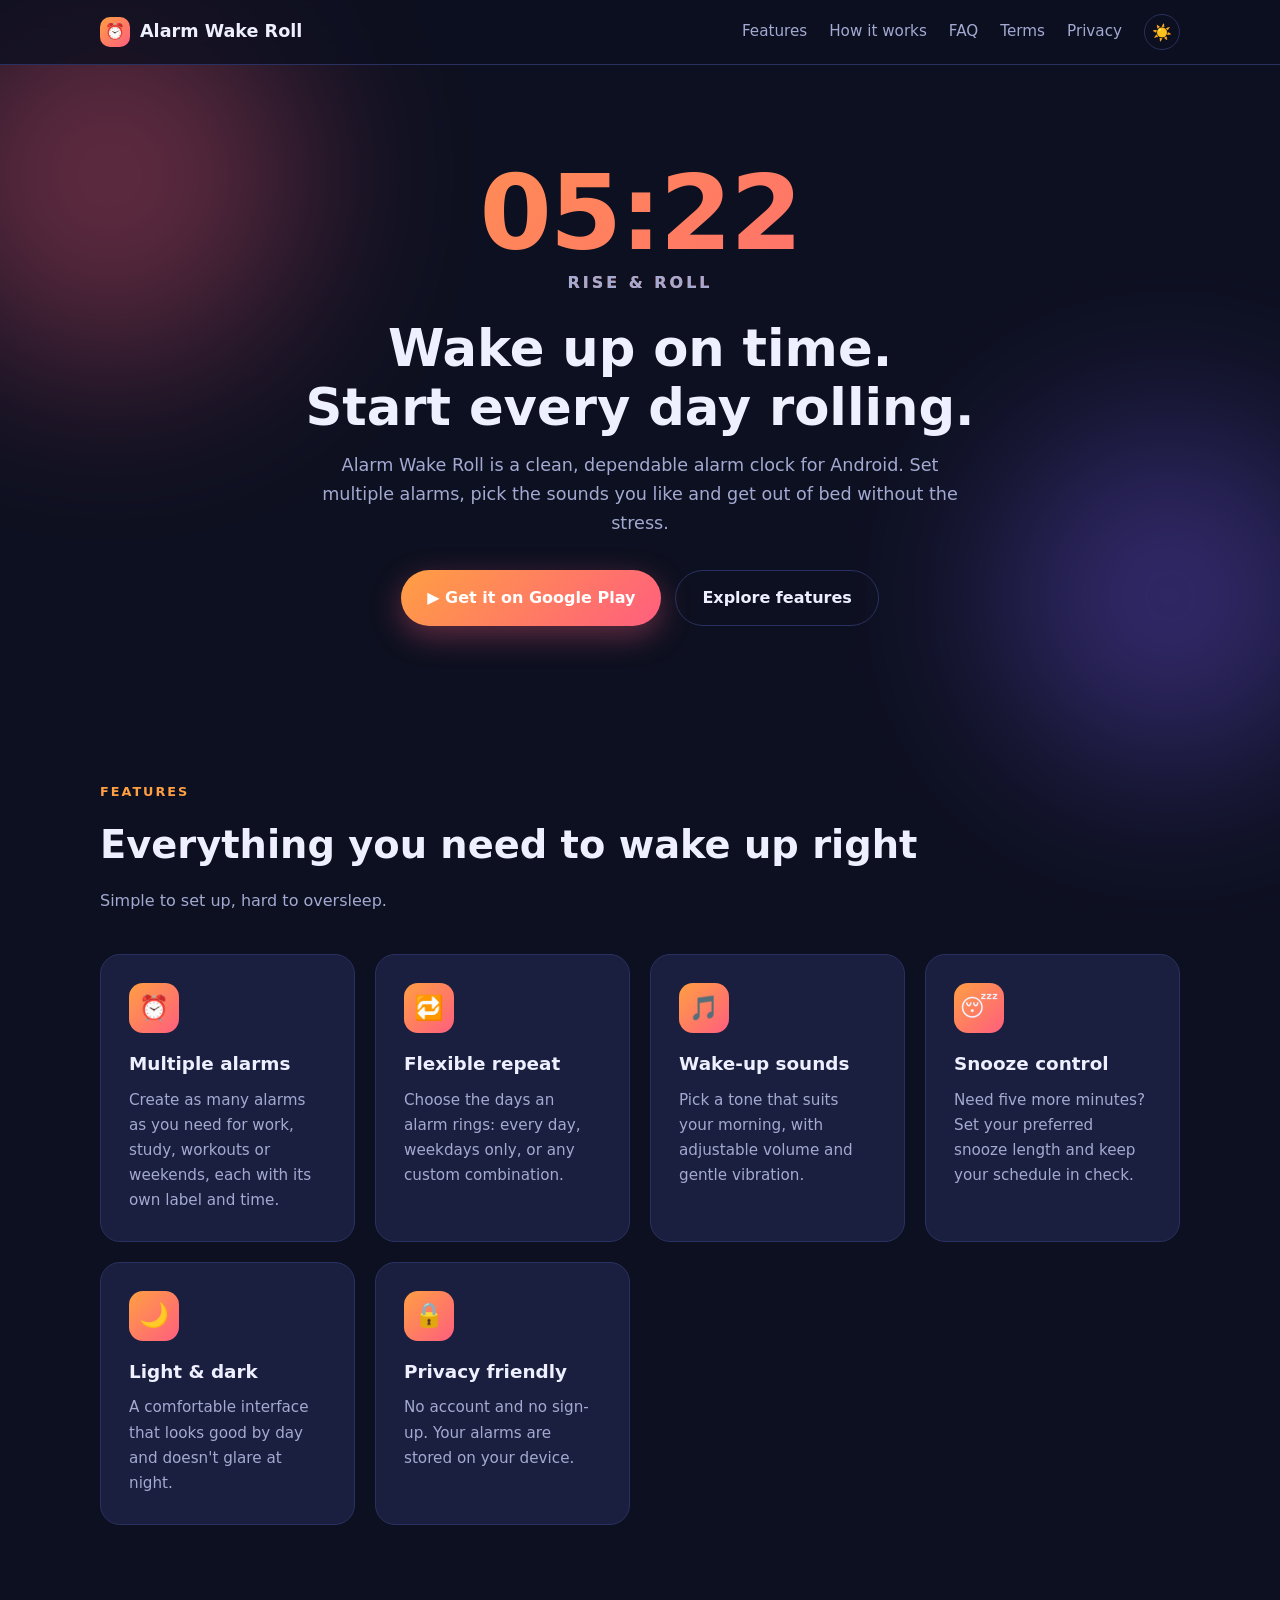
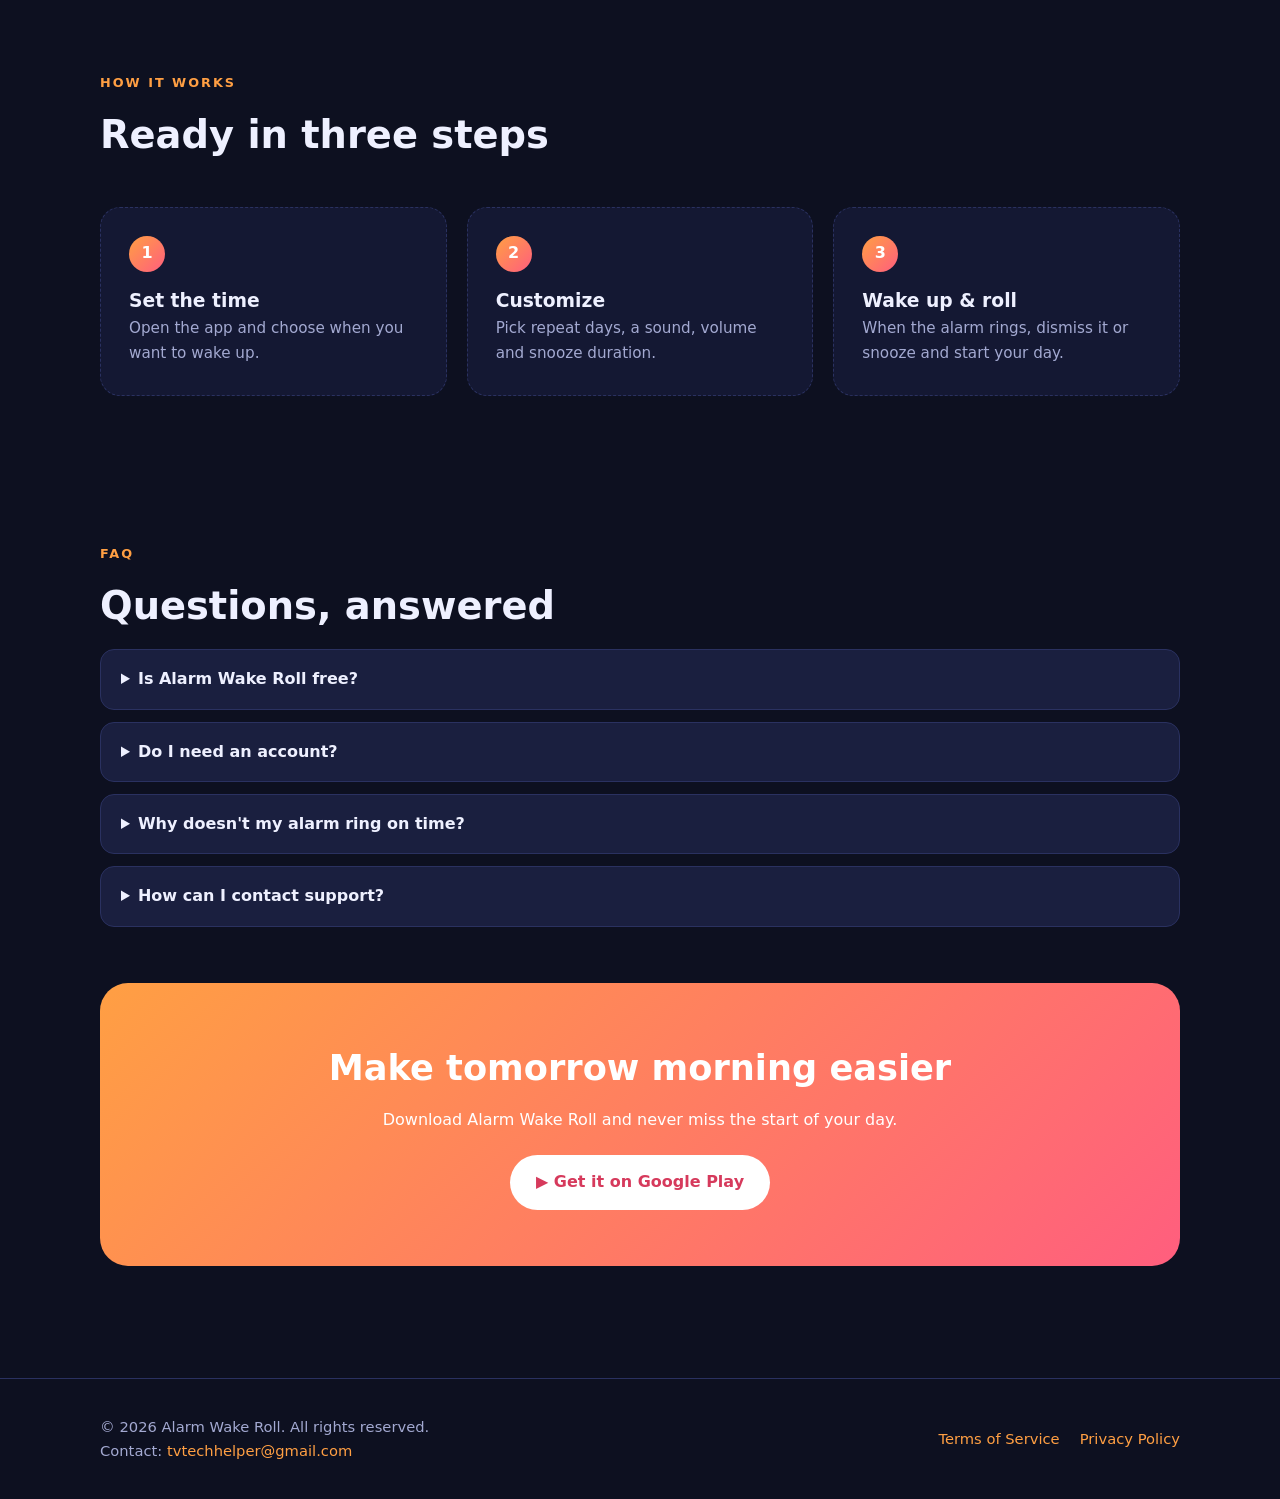
==== index.html @ e193939e "Add Alarm Wake Roll landing, terms and privacy pages Co-Authored-By: Claude Sonnet 5.5 <noreply@anth" ====
<!DOCTYPE html>
<html lang="en" data-theme="dark">
<head>
<meta charset="UTF-8">
<meta name="viewport" content="width=device-width,initial-scale=1">
<title>Alarm Wake Roll – Smart Alarm Clock</title>
<meta name="description" content="Alarm Wake Roll is a simple, reliable alarm clock app that helps you wake up on time with custom alarms, snooze controls and soothing sounds.">
<link rel="stylesheet" href="assets/style.css">
</head>
<body>
<header class="top">
  <div class="wrap">
    <a class="brand" href="index.html"><i>⏰</i>Alarm Wake Roll</a>
    <nav>
      <a class="hide-m" href="#features">Features</a>
      <a class="hide-m" href="#how">How it works</a>
      <a class="hide-m" href="#faq">FAQ</a>
      <a href="terms.html">Terms</a>
      <a href="privacy.html">Privacy</a>
      <button id="theme" aria-label="Toggle theme">☀️</button>
    </nav>
  </div>
</header>

<main>
<div class="hero">
  <div class="wrap">
    <div class="clock" id="clock">00:00<small>Rise &amp; roll</small></div>
    <h1>Wake up on time. <br>Start every day rolling.</h1>
    <p class="lead">Alarm Wake Roll is a clean, dependable alarm clock for Android. Set multiple alarms, pick the sounds you like and get out of bed without the stress.</p>
    <div class="btns">
      <a class="btn primary" href="https://play.google.com/store/search?q=Alarm%20Wake%20Roll&amp;c=apps" target="_blank" rel="noopener">▶ Get it on Google Play</a>
      <a class="btn" href="#features">Explore features</a>
    </div>
  </div>
</div>

<section id="features">
  <div class="wrap">
    <span class="eyebrow">Features</span>
    <h2 class="title">Everything you need to wake up right</h2>
    <p class="sub">Simple to set up, hard to oversleep.</p>
    <div class="grid">
      <div class="card reveal"><div class="ic">⏰</div><h3>Multiple alarms</h3><p>Create as many alarms as you need for work, study, workouts or weekends, each with its own label and time.</p></div>
      <div class="card reveal"><div class="ic">🔁</div><h3>Flexible repeat</h3><p>Choose the days an alarm rings: every day, weekdays only, or any custom combination.</p></div>
      <div class="card reveal"><div class="ic">🎵</div><h3>Wake-up sounds</h3><p>Pick a tone that suits your morning, with adjustable volume and gentle vibration.</p></div>
      <div class="card reveal"><div class="ic">😴</div><h3>Snooze control</h3><p>Need five more minutes? Set your preferred snooze length and keep your schedule in check.</p></div>
      <div class="card reveal"><div class="ic">🌙</div><h3>Light &amp; dark</h3><p>A comfortable interface that looks good by day and doesn't glare at night.</p></div>
      <div class="card reveal"><div class="ic">🔒</div><h3>Privacy friendly</h3><p>No account and no sign-up. Your alarms are stored on your device.</p></div>
    </div>
  </div>
</section>

<section id="how">
  <div class="wrap">
    <span class="eyebrow">How it works</span>
    <h2 class="title">Ready in three steps</h2>
    <div class="steps">
      <div class="step reveal"><h3>Set the time</h3><p>Open the app and choose when you want to wake up.</p></div>
      <div class="step reveal"><h3>Customize</h3><p>Pick repeat days, a sound, volume and snooze duration.</p></div>
      <div class="step reveal"><h3>Wake up &amp; roll</h3><p>When the alarm rings, dismiss it or snooze and start your day.</p></div>
    </div>
  </div>
</section>

<section id="faq">
  <div class="wrap">
    <span class="eyebrow">FAQ</span>
    <h2 class="title">Questions, answered</h2>
    <details><summary>Is Alarm Wake Roll free?</summary><p>The app can be downloaded for free and may show ads. Optional paid features, if offered, are handled by Google Play.</p></details>
    <details><summary>Do I need an account?</summary><p>No. There's no registration and we don't ask for your name, phone number or email.</p></details>
    <details><summary>Why doesn't my alarm ring on time?</summary><p>Some phones restrict background apps. Allow notifications and exact alarms for Alarm Wake Roll and exclude it from battery optimization in your device settings.</p></details>
    <details><summary>How can I contact support?</summary><p>Email us at <a href="mailto:tvtechhelper@gmail.com">tvtechhelper@gmail.com</a>.</p></details>

    <div class="cta reveal" style="margin-top:56px">
      <h2>Make tomorrow morning easier</h2>
      <p>Download Alarm Wake Roll and never miss the start of your day.</p>
      <a class="btn" href="https://play.google.com/store/search?q=Alarm%20Wake%20Roll&amp;c=apps" target="_blank" rel="noopener">▶ Get it on Google Play</a>
    </div>
  </div>
</section>
</main>

<footer>
  <div class="wrap">
    <div>© <span id="year">2026</span> Alarm Wake Roll. All rights reserved.<br>Contact: <a href="mailto:tvtechhelper@gmail.com">tvtechhelper@gmail.com</a></div>
    <div class="links"><a href="terms.html">Terms of Service</a><a href="privacy.html">Privacy Policy</a></div>
  </div>
</footer>
<script src="assets/main.js"></script>
</body>
</html>
---- assets/style.css ----
:root{
  --bg:#0d1020;--bg2:#141833;--card:#1a1f3f;--line:#2a3160;
  --text:#eef0ff;--muted:#a3a9d1;
  --a1:#ff9f43;--a2:#ff5e7e;--a3:#7c5cff;
  --grad:linear-gradient(135deg,var(--a1),var(--a2));
  --radius:20px;
}
:root[data-theme="light"]{
  --bg:#fff8f1;--bg2:#fff;--card:#fff;--line:#f0dfcf;
  --text:#2a2140;--muted:#6d6785;
}
*{box-sizing:border-box;margin:0;padding:0}
html{scroll-behavior:smooth}
body{font-family:"Segoe UI",system-ui,-apple-system,Roboto,sans-serif;background:var(--bg);color:var(--text);line-height:1.65;overflow-x:hidden}
a{color:var(--a1);text-decoration:none}
a:hover{text-decoration:underline}
.wrap{width:min(1080px,100% - 32px);margin-inline:auto}

/* header */
header.top{position:sticky;top:0;z-index:20;backdrop-filter:blur(14px);background:color-mix(in srgb,var(--bg) 80%,transparent);border-bottom:1px solid var(--line)}
header.top .wrap{display:flex;align-items:center;justify-content:space-between;height:64px}
.brand{display:flex;align-items:center;gap:10px;font-weight:800;font-size:1.1rem;color:var(--text)}
.brand:hover{text-decoration:none}
.brand i{width:30px;height:30px;border-radius:10px;background:var(--grad);display:grid;place-items:center;font-style:normal;font-size:16px}
nav{display:flex;align-items:center;gap:22px}
nav a{color:var(--muted);font-size:.95rem}
nav a:hover{color:var(--text);text-decoration:none}
#theme{background:none;border:1px solid var(--line);color:var(--text);width:36px;height:36px;border-radius:50%;cursor:pointer;font-size:16px}

/* hero */
.hero{position:relative;padding:96px 0 80px;text-align:center}
.hero::before,.hero::after{content:"";position:absolute;border-radius:50%;filter:blur(90px);opacity:.35;z-index:-1}
.hero::before{width:380px;height:380px;background:var(--a2);top:-80px;left:-80px}
.hero::after{width:340px;height:340px;background:var(--a3);bottom:-60px;right:-60px}
.clock{font-size:clamp(3.4rem,11vw,6.5rem);font-weight:800;letter-spacing:-2px;background:var(--grad);-webkit-background-clip:text;background-clip:text;color:transparent;font-variant-numeric:tabular-nums;line-height:1}
.clock small{display:block;font-size:1rem;letter-spacing:3px;color:var(--muted);-webkit-text-fill-color:var(--muted);margin-top:10px;font-weight:600;text-transform:uppercase}
.hero h1{font-size:clamp(2rem,5vw,3.2rem);margin:28px 0 14px;line-height:1.15}
.hero p.lead{max-width:640px;margin:0 auto 32px;color:var(--muted);font-size:1.1rem}
.btns{display:flex;gap:14px;justify-content:center;flex-wrap:wrap}
.btn{display:inline-flex;align-items:center;gap:8px;padding:14px 26px;border-radius:999px;font-weight:700;border:1px solid var(--line);color:var(--text);transition:.2s}
.btn:hover{text-decoration:none;transform:translateY(-2px)}
.btn.primary{background:var(--grad);border:0;color:#fff;box-shadow:0 10px 30px rgba(255,94,126,.35)}

/* sections */
section{padding:72px 0}
.eyebrow{color:var(--a1);font-weight:700;letter-spacing:2px;font-size:.8rem;text-transform:uppercase}
h2.title{font-size:clamp(1.6rem,3.6vw,2.4rem);margin:8px 0 12px}
.sub{color:var(--muted);max-width:620px}
.grid{display:grid;grid-template-columns:repeat(auto-fit,minmax(250px,1fr));gap:20px;margin-top:40px}
.card{background:var(--card);border:1px solid var(--line);border-radius:var(--radius);padding:28px;transition:.25s}
.card:hover{transform:translateY(-5px);border-color:var(--a1)}
.card .ic{width:50px;height:50px;border-radius:14px;background:var(--grad);display:grid;place-items:center;font-size:24px;margin-bottom:16px}
.card h3{margin-bottom:8px;font-size:1.15rem}
.card p{color:var(--muted);font-size:.95rem}

.steps{counter-reset:s;display:grid;grid-template-columns:repeat(auto-fit,minmax(220px,1fr));gap:20px;margin-top:40px}
.step{position:relative;padding:28px;border-radius:var(--radius);background:var(--bg2);border:1px dashed var(--line)}
.step::before{counter-increment:s;content:counter(s);display:grid;place-items:center;width:36px;height:36px;border-radius:50%;background:var(--grad);color:#fff;font-weight:800;margin-bottom:14px}
.step p{color:var(--muted);font-size:.95rem}

.cta{margin:20px 0 40px;padding:56px 24px;text-align:center;border-radius:28px;background:var(--grad);color:#fff}
.cta h2{font-size:clamp(1.5rem,3.5vw,2.2rem);margin-bottom:10px}
.cta .btn{background:#fff;color:#d63a5c;border:0;margin-top:22px}

/* faq */
details{background:var(--card);border:1px solid var(--line);border-radius:14px;padding:16px 20px;margin-top:12px}
summary{cursor:pointer;font-weight:600}
details p{color:var(--muted);margin-top:10px}

/* footer */
footer{border-top:1px solid var(--line);padding:36px 0;color:var(--muted);font-size:.92rem}
footer .wrap{display:flex;flex-wrap:wrap;gap:16px;justify-content:space-between;align-items:center}
footer .links{display:flex;gap:20px;flex-wrap:wrap}

/* legal pages */
.doc{max-width:820px;margin:0 auto;padding:56px 0 72px}
.doc h1{font-size:clamp(1.9rem,4.5vw,2.6rem);margin-bottom:6px}
.doc .date{color:var(--muted);margin-bottom:28px}
.doc h2{font-size:1.3rem;margin:34px 0 10px;padding-top:6px}
.doc h3{font-size:1.05rem;margin:18px 0 6px;color:var(--a1)}
.doc p,.doc li{color:var(--muted);margin-bottom:10px}
.doc ul{padding-left:22px}
.doc strong{color:var(--text)}
.doc .note{background:var(--card);border-left:4px solid var(--a1);padding:16px 20px;border-radius:10px;margin:18px 0}
.toc{background:var(--card);border:1px solid var(--line);border-radius:14px;padding:18px 24px;margin-bottom:10px}
.toc ol{columns:2;padding-left:20px;color:var(--muted)}
.toc li{margin:2px 0}

.reveal{opacity:0;transform:translateY(24px);transition:.7s}
.reveal.in{opacity:1;transform:none}

@media(max-width:640px){
  nav a.hide-m{display:none}
  .hero{padding:64px 0 56px}
  .toc ol{columns:1}
}
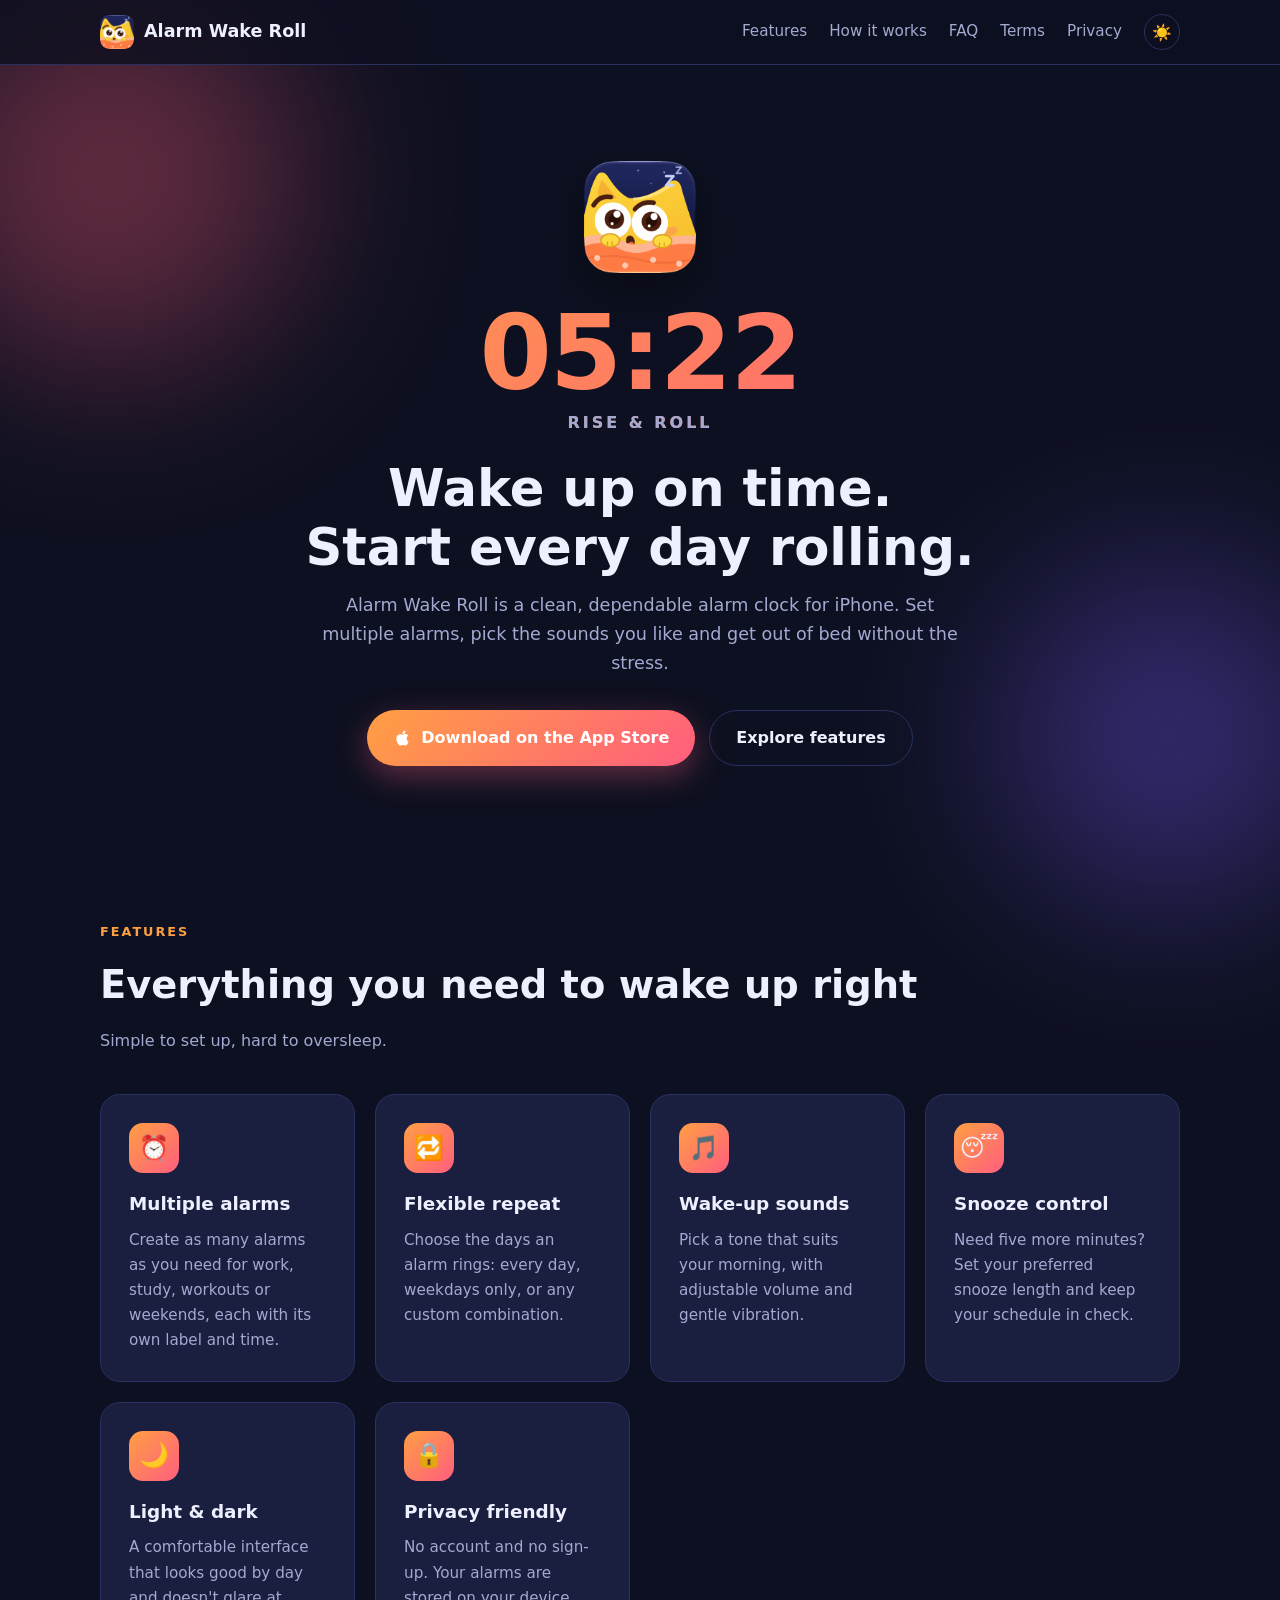
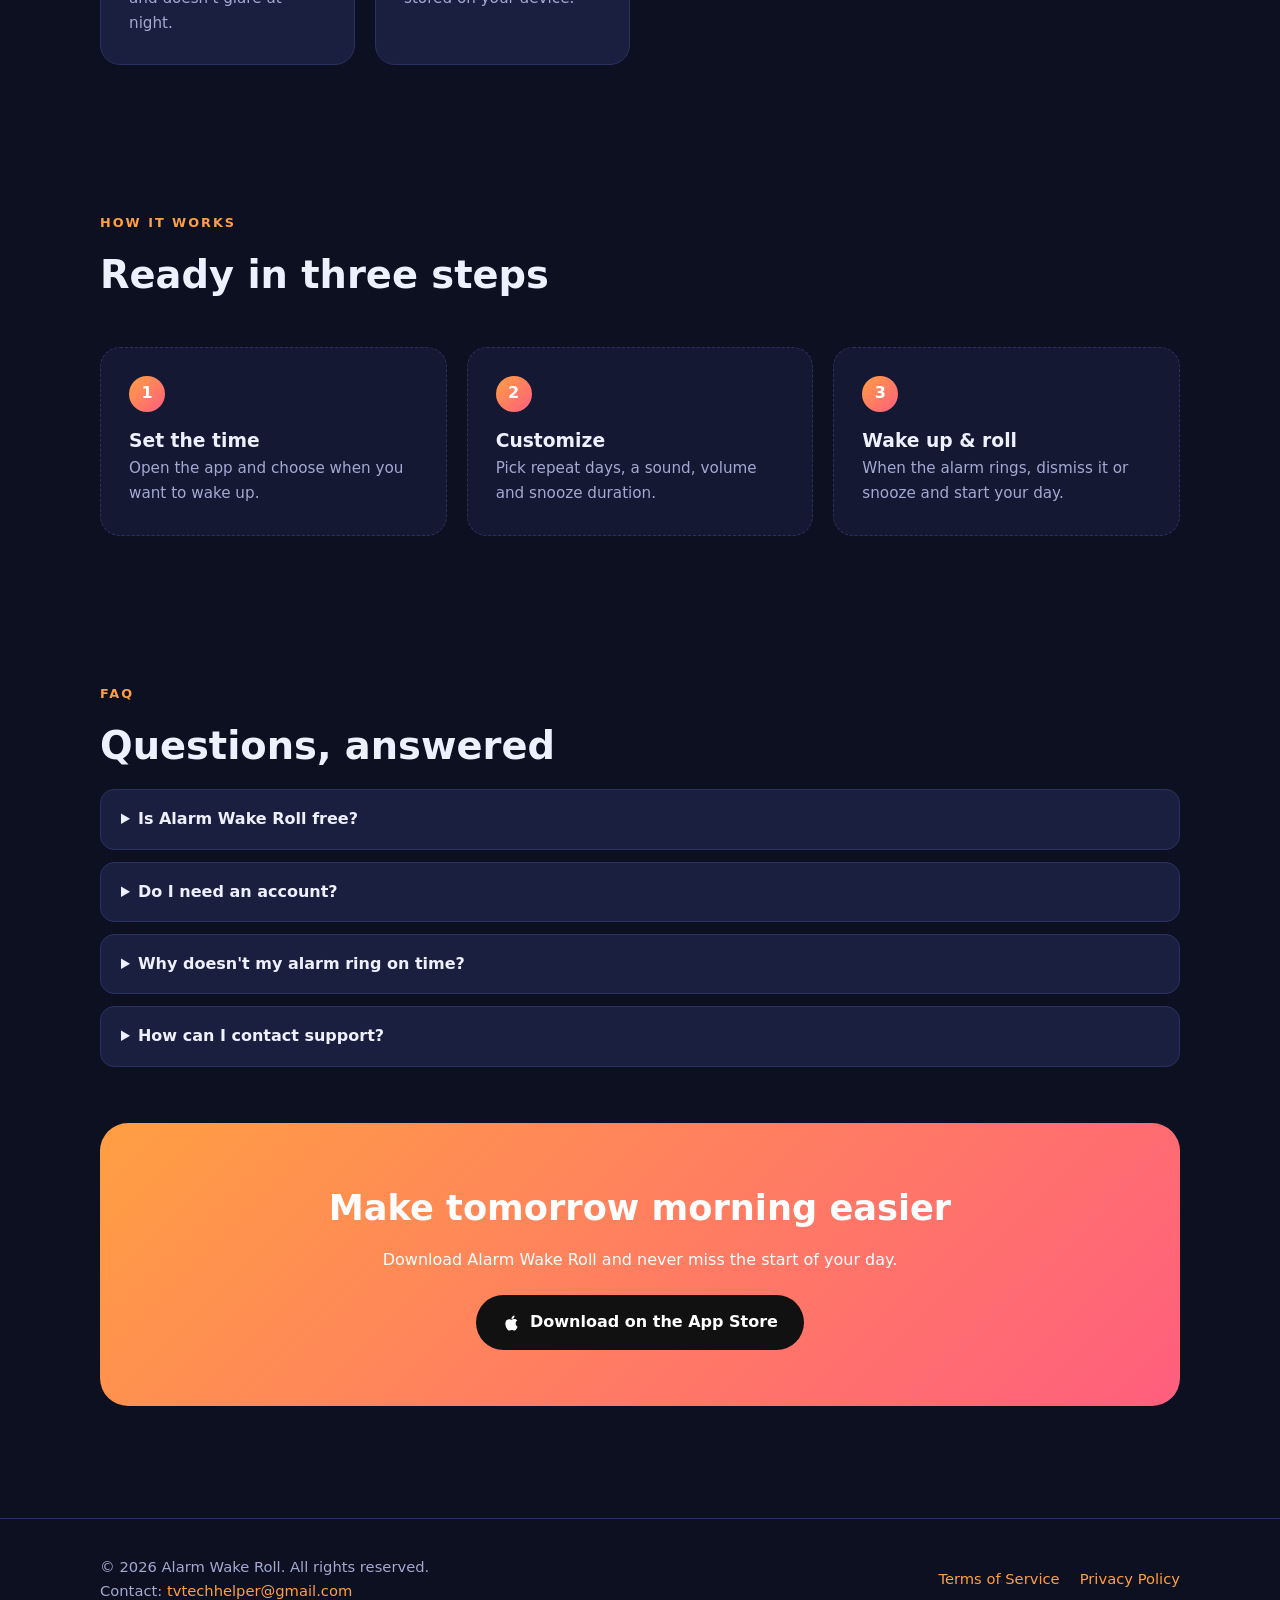
==== commit e573a217: "Switch site to iOS: new app icon, App Store links, privacy SDK disclosures - Add cat app icon (heade" ====
--- a/index.html
+++ b/index.html
@@ -6,11 +6,13 @@
 <title>Alarm Wake Roll – Smart Alarm Clock</title>
 <meta name="description" content="Alarm Wake Roll is a simple, reliable alarm clock app that helps you wake up on time with custom alarms, snooze controls and soothing sounds.">
 <link rel="stylesheet" href="assets/style.css">
+<link rel="icon" type="image/png" href="assets/icon.png">
+<link rel="apple-touch-icon" href="assets/icon.png">
 </head>
 <body>
 <header class="top">
   <div class="wrap">
-    <a class="brand" href="index.html"><i>⏰</i>Alarm Wake Roll</a>
+    <a class="brand" href="index.html"><img src="assets/icon.png" alt="">Alarm Wake Roll</a>
     <nav>
       <a class="hide-m" href="#features">Features</a>
       <a class="hide-m" href="#how">How it works</a>
@@ -25,11 +27,12 @@
 <main>
 <div class="hero">
   <div class="wrap">
+    <img class="hero-icon" src="assets/icon.png" alt="Alarm Wake Roll app icon">
     <div class="clock" id="clock">00:00<small>Rise &amp; roll</small></div>
     <h1>Wake up on time. <br>Start every day rolling.</h1>
-    <p class="lead">Alarm Wake Roll is a clean, dependable alarm clock for Android. Set multiple alarms, pick the sounds you like and get out of bed without the stress.</p>
+    <p class="lead">Alarm Wake Roll is a clean, dependable alarm clock for iPhone. Set multiple alarms, pick the sounds you like and get out of bed without the stress.</p>
     <div class="btns">
-      <a class="btn primary" href="https://play.google.com/store/search?q=Alarm%20Wake%20Roll&amp;c=apps" target="_blank" rel="noopener">▶ Get it on Google Play</a>
+      <a class="btn primary" href="https://apps.apple.com/app/id6839021778" target="_blank" rel="noopener"><svg viewBox="0 0 24 24" aria-hidden="true"><path d="M16.37 12.6c-.02-2.3 1.88-3.4 1.96-3.46-1.07-1.56-2.73-1.78-3.32-1.8-1.41-.14-2.76.83-3.47.83-.72 0-1.82-.81-3-.79-1.54.02-2.96.9-3.75 2.27-1.6 2.78-.41 6.89 1.15 9.14.76 1.1 1.67 2.34 2.86 2.3 1.15-.05 1.58-.74 2.97-.74 1.38 0 1.77.74 2.98.72 1.23-.02 2.01-1.12 2.76-2.23.87-1.28 1.23-2.52 1.25-2.58-.03-.01-2.4-.92-2.42-3.66zM14.1 5.86c.63-.77 1.06-1.83.94-2.89-.91.04-2.02.61-2.67 1.37-.58.68-1.1 1.77-.96 2.81 1.02.08 2.06-.52 2.69-1.29z"/></svg>Download on the App Store</a>
       <a class="btn" href="#features">Explore features</a>
     </div>
   </div>
@@ -67,15 +70,15 @@
   <div class="wrap">
     <span class="eyebrow">FAQ</span>
     <h2 class="title">Questions, answered</h2>
-    <details><summary>Is Alarm Wake Roll free?</summary><p>The app can be downloaded for free and may show ads. Optional paid features, if offered, are handled by Google Play.</p></details>
+    <details><summary>Is Alarm Wake Roll free?</summary><p>The app can be downloaded for free from the App Store and may show ads. Optional paid features, if offered, are billed through your Apple ID.</p></details>
     <details><summary>Do I need an account?</summary><p>No. There's no registration and we don't ask for your name, phone number or email.</p></details>
-    <details><summary>Why doesn't my alarm ring on time?</summary><p>Some phones restrict background apps. Allow notifications and exact alarms for Alarm Wake Roll and exclude it from battery optimization in your device settings.</p></details>
+    <details><summary>Why doesn't my alarm ring on time?</summary><p>Make sure notifications and sounds are allowed for Alarm Wake Roll in iPhone Settings, check that your volume is up and Focus / Do Not Disturb isn't silencing it, and avoid force-closing the app from the app switcher.</p></details>
     <details><summary>How can I contact support?</summary><p>Email us at <a href="mailto:tvtechhelper@gmail.com">tvtechhelper@gmail.com</a>.</p></details>
 
     <div class="cta reveal" style="margin-top:56px">
       <h2>Make tomorrow morning easier</h2>
       <p>Download Alarm Wake Roll and never miss the start of your day.</p>
-      <a class="btn" href="https://play.google.com/store/search?q=Alarm%20Wake%20Roll&amp;c=apps" target="_blank" rel="noopener">▶ Get it on Google Play</a>
+      <a class="btn" href="https://apps.apple.com/app/id6839021778" target="_blank" rel="noopener"><svg viewBox="0 0 24 24" aria-hidden="true"><path d="M16.37 12.6c-.02-2.3 1.88-3.4 1.96-3.46-1.07-1.56-2.73-1.78-3.32-1.8-1.41-.14-2.76.83-3.47.83-.72 0-1.82-.81-3-.79-1.54.02-2.96.9-3.75 2.27-1.6 2.78-.41 6.89 1.15 9.14.76 1.1 1.67 2.34 2.86 2.3 1.15-.05 1.58-.74 2.97-.74 1.38 0 1.77.74 2.98.72 1.23-.02 2.01-1.12 2.76-2.23.87-1.28 1.23-2.52 1.25-2.58-.03-.01-2.4-.92-2.42-3.66zM14.1 5.86c.63-.77 1.06-1.83.94-2.89-.91.04-2.02.61-2.67 1.37-.58.68-1.1 1.77-.96 2.81 1.02.08 2.06-.52 2.69-1.29z"/></svg>Download on the App Store</a>
     </div>
   </div>
 </section>
--- a/assets/style.css
+++ b/assets/style.css
@@ -21,7 +21,9 @@
 header.top .wrap{display:flex;align-items:center;justify-content:space-between;height:64px}
 .brand{display:flex;align-items:center;gap:10px;font-weight:800;font-size:1.1rem;color:var(--text)}
 .brand:hover{text-decoration:none}
-.brand i{width:30px;height:30px;border-radius:10px;background:var(--grad);display:grid;place-items:center;font-style:normal;font-size:16px}
+.brand img{width:34px;height:34px;border-radius:9px;display:block}
+.hero-icon{width:112px;height:112px;border-radius:26px;display:block;margin:0 auto 28px;box-shadow:0 18px 40px rgba(0,0,0,.35)}
+.btn svg{width:20px;height:20px;fill:currentColor}
 nav{display:flex;align-items:center;gap:22px}
 nav a{color:var(--muted);font-size:.95rem}
 nav a:hover{color:var(--text);text-decoration:none}
@@ -60,7 +62,7 @@
 
 .cta{margin:20px 0 40px;padding:56px 24px;text-align:center;border-radius:28px;background:var(--grad);color:#fff}
 .cta h2{font-size:clamp(1.5rem,3.5vw,2.2rem);margin-bottom:10px}
-.cta .btn{background:#fff;color:#d63a5c;border:0;margin-top:22px}
+.cta .btn{background:#111;color:#fff;border:0;margin-top:22px}
 
 /* faq */
 details{background:var(--card);border:1px solid var(--line);border-radius:14px;padding:16px 20px;margin-top:12px}
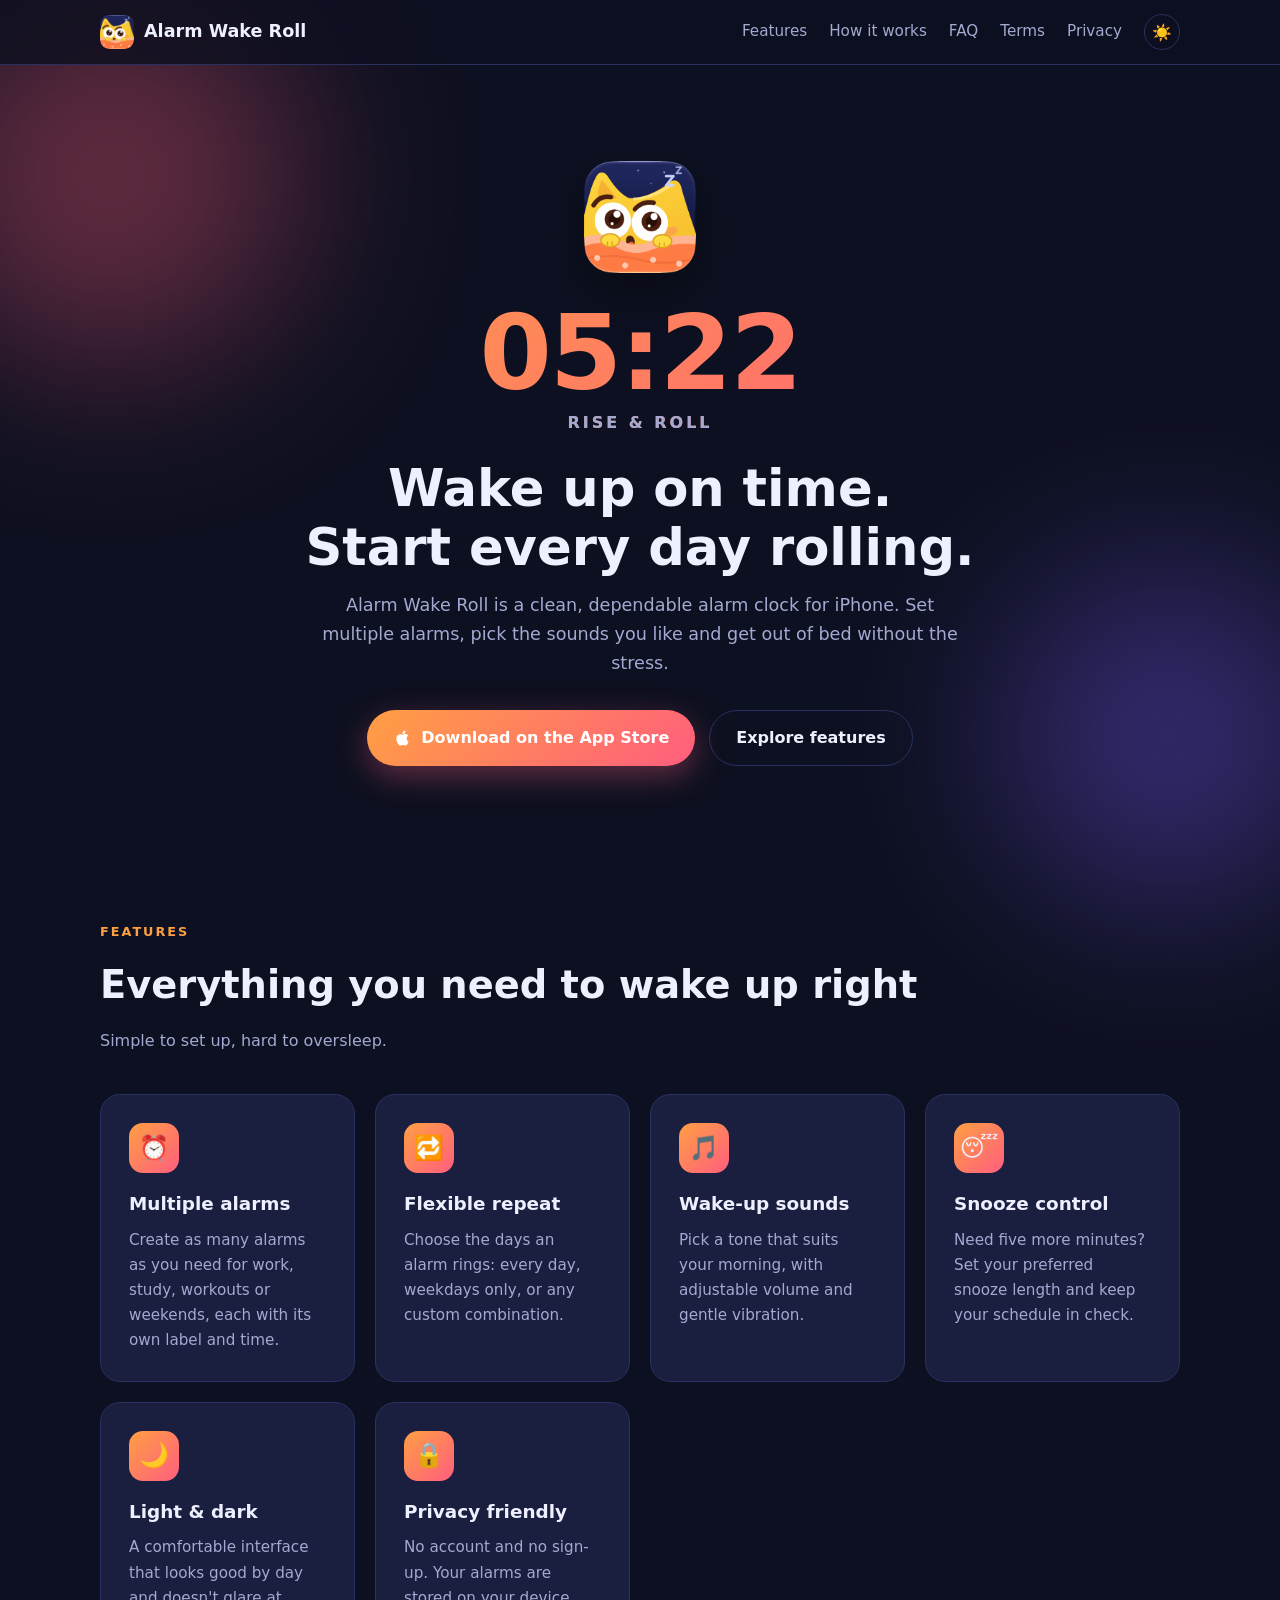
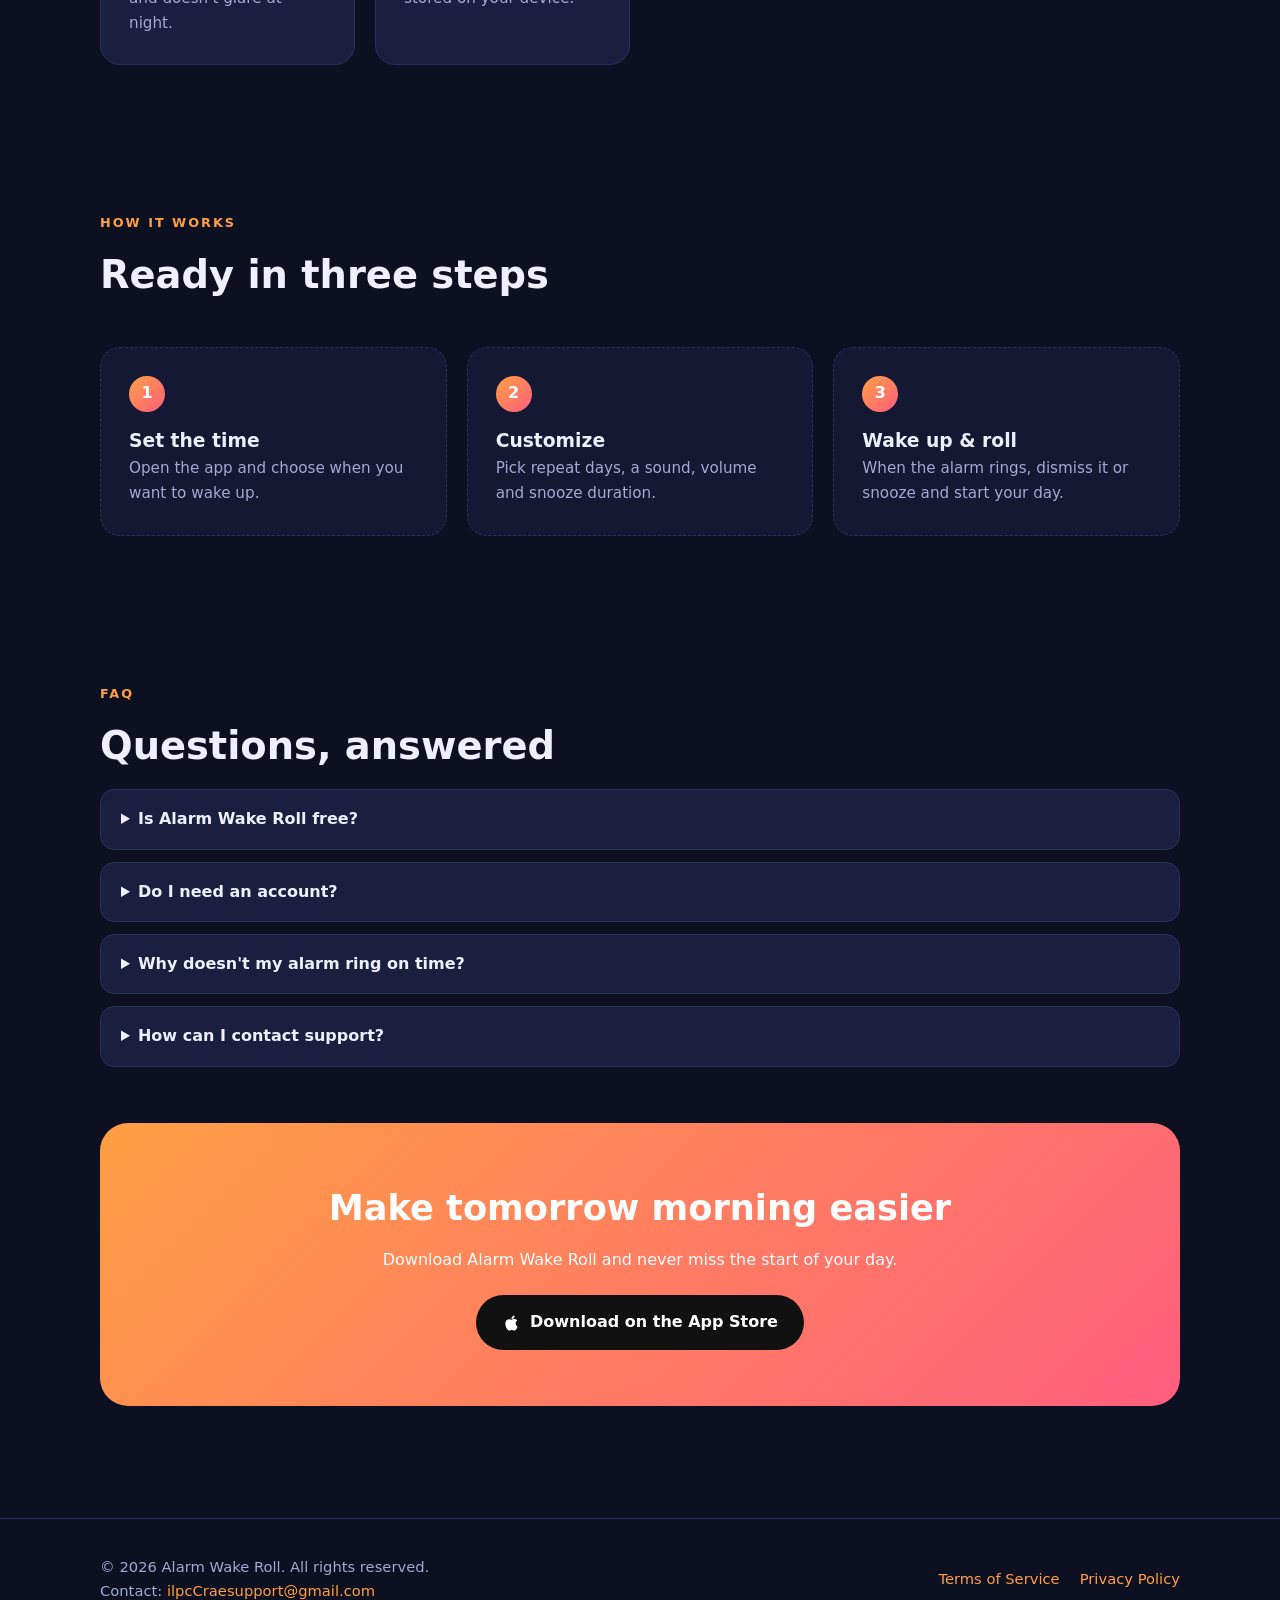
==== commit 580a61dd: "Update contact email to ilpcCraesupport@gmail.com Co-Authored-By: Claude Sonnet 5.5 <noreply@anthrop" ====
--- a/index.html
+++ b/index.html
@@ -73,7 +73,7 @@
     <details><summary>Is Alarm Wake Roll free?</summary><p>The app can be downloaded for free from the App Store and may show ads. Optional paid features, if offered, are billed through your Apple ID.</p></details>
     <details><summary>Do I need an account?</summary><p>No. There's no registration and we don't ask for your name, phone number or email.</p></details>
     <details><summary>Why doesn't my alarm ring on time?</summary><p>Make sure notifications and sounds are allowed for Alarm Wake Roll in iPhone Settings, check that your volume is up and Focus / Do Not Disturb isn't silencing it, and avoid force-closing the app from the app switcher.</p></details>
-    <details><summary>How can I contact support?</summary><p>Email us at <a href="mailto:tvtechhelper@gmail.com">tvtechhelper@gmail.com</a>.</p></details>
+    <details><summary>How can I contact support?</summary><p>Email us at <a href="mailto:ilpcCraesupport@gmail.com">ilpcCraesupport@gmail.com</a>.</p></details>
 
     <div class="cta reveal" style="margin-top:56px">
       <h2>Make tomorrow morning easier</h2>
@@ -86,7 +86,7 @@
 
 <footer>
   <div class="wrap">
-    <div>© <span id="year">2026</span> Alarm Wake Roll. All rights reserved.<br>Contact: <a href="mailto:tvtechhelper@gmail.com">tvtechhelper@gmail.com</a></div>
+    <div>© <span id="year">2026</span> Alarm Wake Roll. All rights reserved.<br>Contact: <a href="mailto:ilpcCraesupport@gmail.com">ilpcCraesupport@gmail.com</a></div>
     <div class="links"><a href="terms.html">Terms of Service</a><a href="privacy.html">Privacy Policy</a></div>
   </div>
 </footer>
